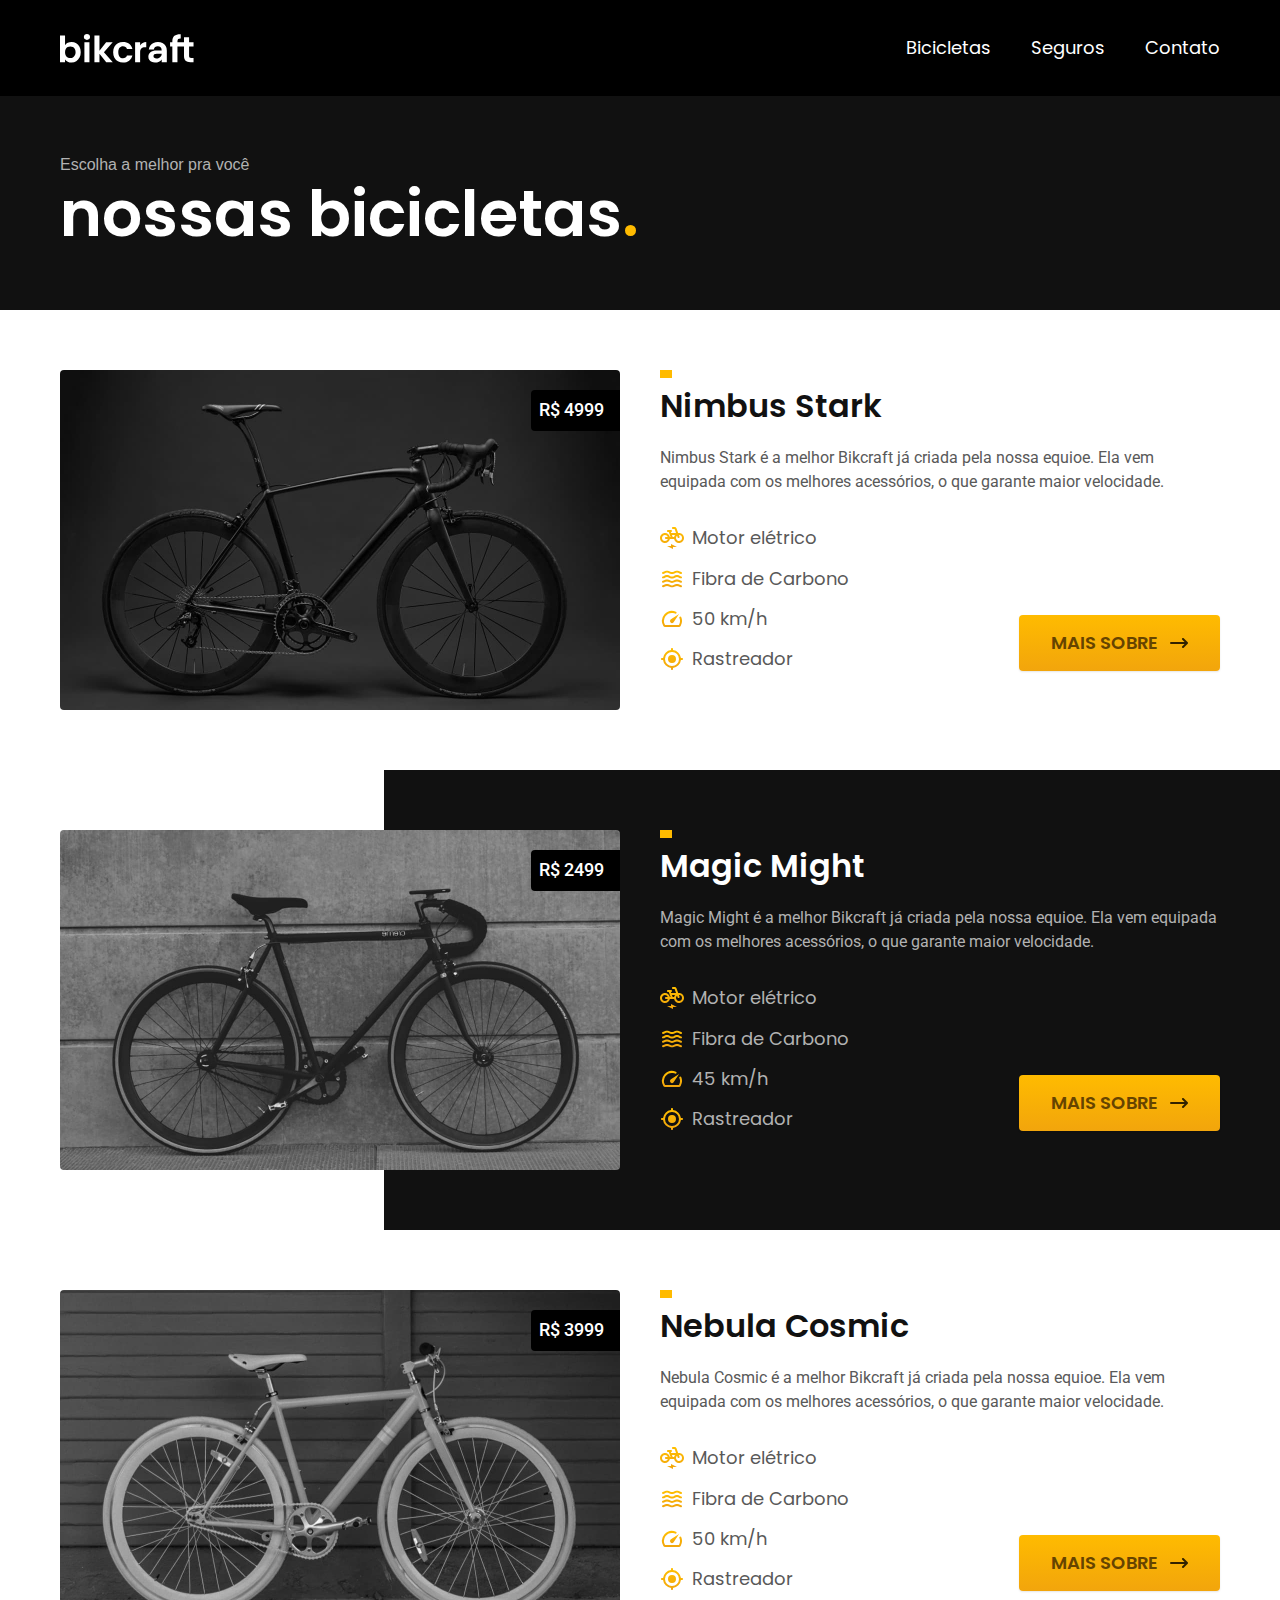
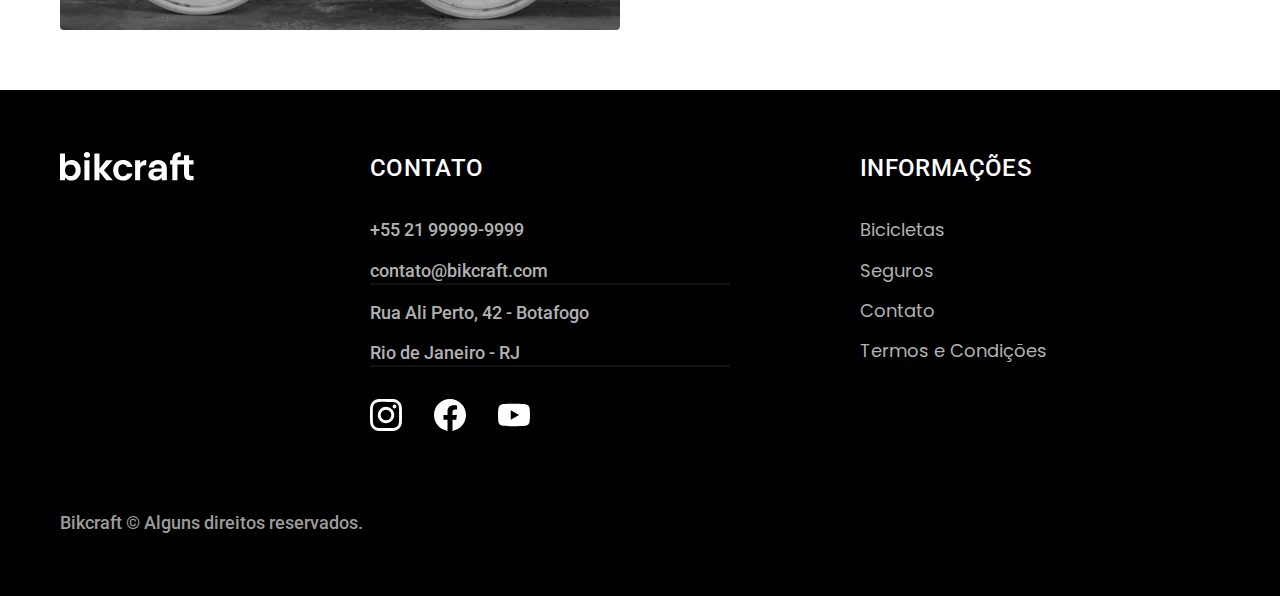
==== bicicletas.html @ 9aa3ce3e "termos-e-bicicletas" ====
<!DOCTYPE html>
<html lang="pt-br">

<head>
  <meta charset="UTF-8">
  <meta name="viewport" content="width=device-width, initial-scale=1.0">

  <title>Bicicletas | Bikcraft</title>
  <meta name="description" content="Bicicletas">

  <link rel="stylesheet" href="./css/style.css">
  <link rel="preconnect" href="https://fonts.googleapis.com">
  <link rel="preconnect" href="https://fonts.gstatic.com" crossorigin>
  <link href="https://fonts.googleapis.com/css2?family=Merriweather:ital,wght@1,900&family=Poppins:wght@400;600&family=Roboto:wght@400;500&display=swap" rel="stylesheet">
</head>

<body id="bicicletas">
  <header class="header-bg">
    <div class="header container">
      <a href="./">
        <img src="./img/bikcraft.svg" alt="Bikcraft">
      </a>
      <nav aria-label="primaria">
        <ul class="header-menu font-1-m cor-0">
          <li><a href="./bicicletas.html">Bicicletas</a></li>
          <li><a href="./seguros.html">Seguros</a></li>
          <li><a href="./contato.html">Contato</a></li>
        </ul>
      </nav>
    </div>
  </header>

  <main>
    <div class="titulo-bg">
      <div class="titulo container">
        <p class="font-l-b cor-5 ">Escolha a melhor pra você</p>
        <h1 class="font-1-xxl cor-0">nossas bicicletas<span class="cor-p1">.</span></h1>
      </div>
    </div>

    <div class="bicicletas container">
      <div class="bicicletas-img">
        <img src="./img/bicicletas/nimbus.jpg" alt="Bicicleta preta">
        <span class="font-2-m cor-0">R$ 4999</span>
      </div>

      <div class="bicicletas-conteudo">
        <h2 class="font-1-xl">Nimbus Stark</h2>
        <p class="font-2-s cor-8">Nimbus Stark é a melhor Bikcraft já criada pela nossa equioe. Ela vem equipada com os melhores acessórios, o que garante maior velocidade.</p>
        <ul class="font-1-m cor-8">
          <li> <img src="./img/icones/eletrica.svg" alt="">Motor elétrico</li>
          <li> <img src="./img/icones/carbono.svg" alt="">Fibra de Carbono</li>
          <li> <img src="./img/icones/velocidade.svg" alt="">50 km/h</li>
          <li> <img src="./img/icones/rastreador.svg" alt="">Rastreador</li>
        </ul>
        <a class="botao seta" href="./bicicletas/nimbus.html">Mais Sobre</a>
      </div>
    </div>

    <div class="bicicletas-bg">
      <div class="bicicletas container">
        <div class="bicicletas-img">
          <img src="./img/bicicletas/magic.jpg" alt="Bicicleta preta">
          <span class="font-2-m cor-0">R$ 2499</span>
        </div>
        <div class="bicicletas-conteudo">
          <h2 class="font-1-xl cor-0">Magic Might</h2>
          <p class="font-2-s cor-5">Magic Might é a melhor Bikcraft já criada pela nossa equioe. Ela vem equipada com os melhores acessórios, o que garante maior velocidade.</p>
          <ul class="font-1-m cor-5">
            <li> <img src="./img/icones/eletrica.svg" alt="">Motor elétrico</li>
            <li> <img src="./img/icones/carbono.svg" alt="">Fibra de Carbono</li>
            <li> <img src="./img/icones/velocidade.svg" alt="">45 km/h</li>
            <li> <img src="./img/icones/rastreador.svg" alt="">Rastreador</li>
          </ul>
          <a class="botao seta" href="./bicicletas/magic.html">Mais Sobre</a>
        </div>
      </div>

    </div>
    <div class="bicicletas container">
      <div class="bicicletas-img">
        <img src="./img/bicicletas/nebula.jpg" alt="Bicicleta preta">
        <span class="font-2-m cor-0">R$ 3999</span>
      </div>
      <div class="bicicletas-conteudo">
        <h2 class="font-1-xl">Nebula Cosmic</h2>
        <p class="font-2-s cor-8">Nebula Cosmic é a melhor Bikcraft já criada pela nossa equioe. Ela vem equipada com os melhores acessórios, o que garante maior velocidade.</p>
        <ul class="font-1-m cor-8">
          <li> <img src="./img/icones/eletrica.svg" alt="">Motor elétrico</li>
          <li> <img src="./img/icones/carbono.svg" alt="">Fibra de Carbono</li>
          <li> <img src="./img/icones/velocidade.svg" alt="">50 km/h</li>
          <li> <img src="./img/icones/rastreador.svg" alt="">Rastreador</li>
        </ul>
        <a class="botao seta" href="./bicicletas/nebula.html">Mais Sobre</a>
      </div>
    </div>

  </main>

  <footer class="footer-bg">
    <div class="footer container">
      <img src="./img/bikcraft.svg" alt="Bikcraft">
      <div class="footer-contato">
        <h3 class="font-2-l-b cor-0">Contato</h3>
        <ul class="font-2-m cor-5 contato">
          <li><a href="tel:+5521999999999">+55 21 99999-9999</a></li>
          <li><a href="mailto:contato@bikcraft.com">contato@bikcraft.com</a></li>
          <li>Rua Ali Perto, 42 - Botafogo</li>
          <li>Rio de Janeiro - RJ</li>
        </ul>
        <div class="footer-redes">
          <a href="./">
            <img src="./img/redes/instagram.svg" alt="Instagram">
          </a>
          <a href="./">
            <img src="./img/redes/facebook.svg" alt="Facebook">
          </a>
          <a href="./">
            <img src="./img/redes/youtube.svg" alt="Youtube">
          </a>
        </div>
      </div>
      <div class="footer-informacoes">
        <h3 class="font-2-l-b cor-0">Informações</h3>
        <nav>
          <ul class="font-1-m cor-5">
            <li><a href="./bicicletas.html">Bicicletas</a></li>
            <li><a href="./seguros.html">Seguros</a></li>
            <li><a href="./contato.html">Contato</a></li>
            <li><a href="./termos.html">Termos e Condições</a></li>
          </ul>
        </nav>
      </div>
      <p class="footer-copy font-2-m cor-6 ">Bikcraft © Alguns direitos reservados.</p>
    </div>
  </footer>
</body>

</html>
---- css/style.css ----
@import "./global/global.css";
@import "./utilitarios/tipografia.css";
@import "./utilitarios/cores.css";

@import "./global/header.css";
@import "./global/footer.css";

/* UTILITÁRIOS */
@import "./utilitarios/componentes.css";

/* Home */
@import "./home/introducao.css";
@import "./home/tecnologia.css";
@import "./home/parceiros.css";
@import "./home/depoimento.css";

/* Bicicletas */
@import "./bicicletas/bicicletas-lista.css";
@import "./bicicletas/bicicletas.css";

/* seguros */
@import "./seguros/seguros.css";

/* termos */
@import "./termos/termos.css";
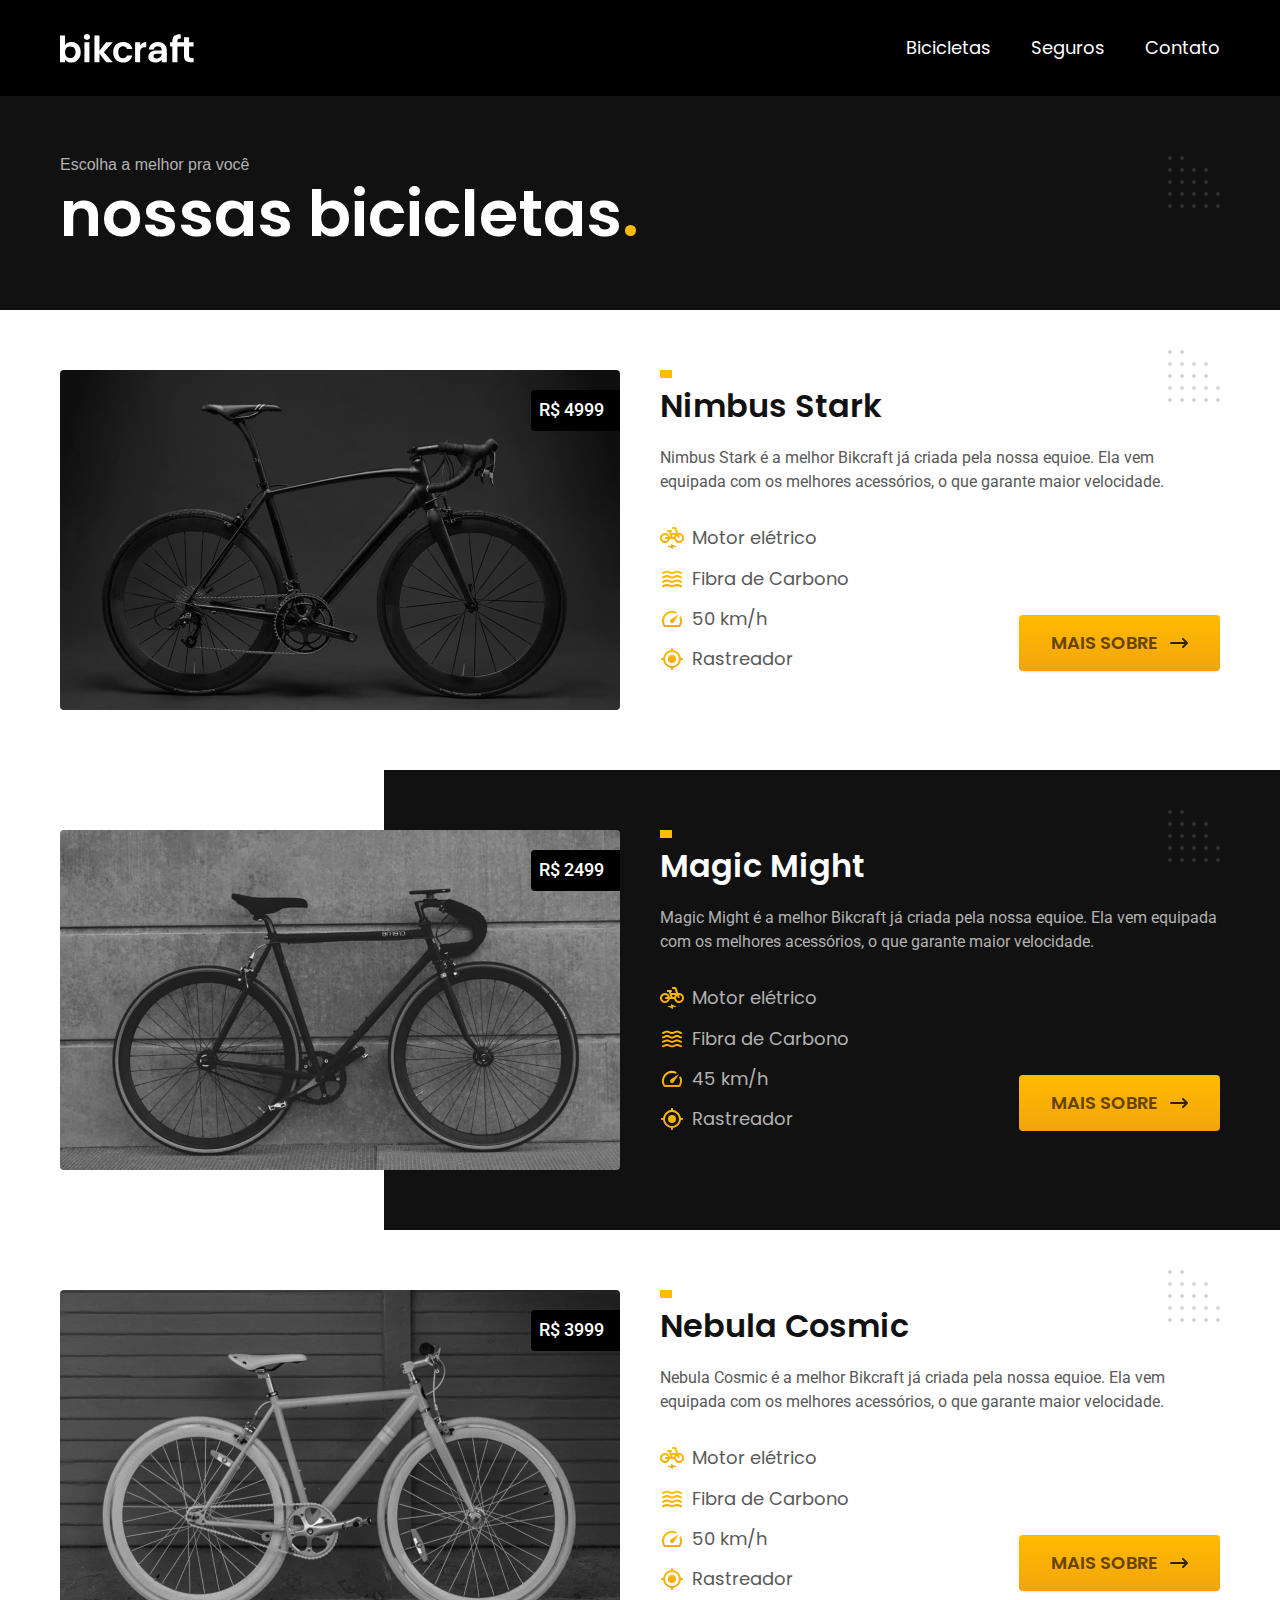
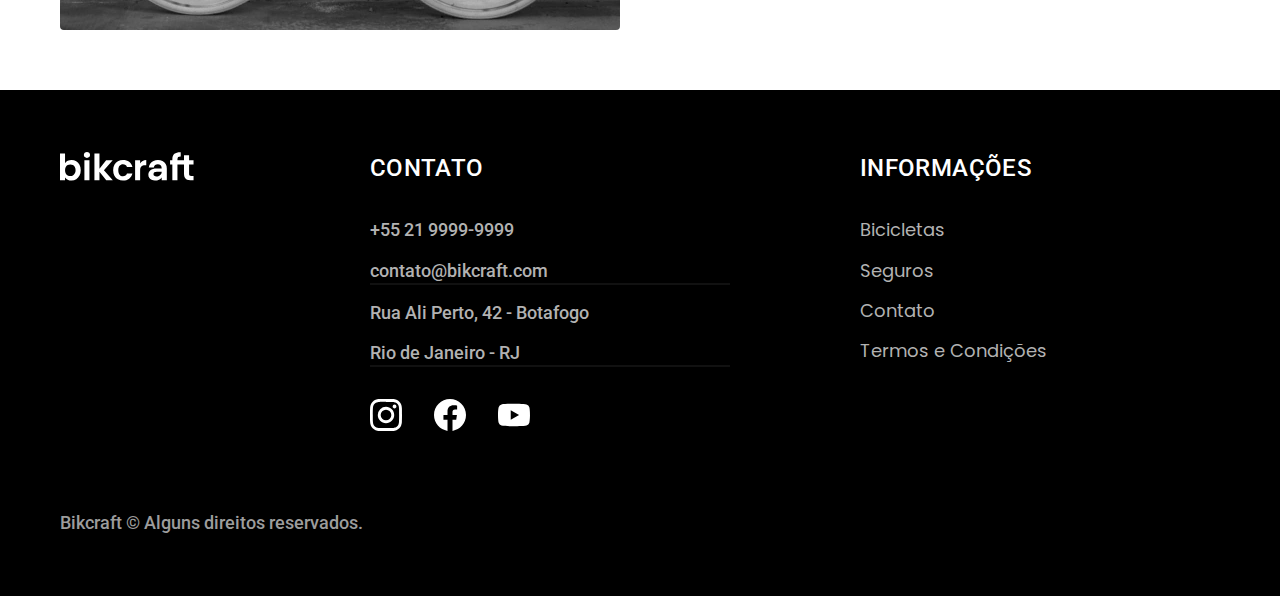
==== commit 09cfab76: "páginas internas" ====
--- a/bicicletas.html
+++ b/bicicletas.html
@@ -8,6 +8,7 @@
   <title>Bicicletas | Bikcraft</title>
   <meta name="description" content="Bicicletas">
 
+  <link rel="preload" href="./css/style.css" as="style">
   <link rel="stylesheet" href="./css/style.css">
   <link rel="preconnect" href="https://fonts.googleapis.com">
   <link rel="preconnect" href="https://fonts.gstatic.com" crossorigin>
@@ -18,7 +19,7 @@
   <header class="header-bg">
     <div class="header container">
       <a href="./">
-        <img src="./img/bikcraft.svg" alt="Bikcraft">
+        <img src="./img/bikcraft.svg" width="136" height="32" alt="Bikcraft">
       </a>
       <nav aria-label="primaria">
         <ul class="header-menu font-1-m cor-0">
@@ -40,7 +41,7 @@
 
     <div class="bicicletas container">
       <div class="bicicletas-img">
-        <img src="./img/bicicletas/nimbus.jpg" alt="Bicicleta preta">
+        <img src="./img/bicicletas/nimbus.jpg" width="1120" height="680" alt="Bicicleta preta">
         <span class="font-2-m cor-0">R$ 4999</span>
       </div>
 
@@ -48,10 +49,10 @@
         <h2 class="font-1-xl">Nimbus Stark</h2>
         <p class="font-2-s cor-8">Nimbus Stark é a melhor Bikcraft já criada pela nossa equioe. Ela vem equipada com os melhores acessórios, o que garante maior velocidade.</p>
         <ul class="font-1-m cor-8">
-          <li> <img src="./img/icones/eletrica.svg" alt="">Motor elétrico</li>
-          <li> <img src="./img/icones/carbono.svg" alt="">Fibra de Carbono</li>
-          <li> <img src="./img/icones/velocidade.svg" alt="">50 km/h</li>
-          <li> <img src="./img/icones/rastreador.svg" alt="">Rastreador</li>
+          <li> <img src="./img/icones/eletrica.svg" width="32" height="32" alt="">Motor elétrico</li>
+          <li> <img src="./img/icones/carbono.svg" width="32" height="32" alt="">Fibra de Carbono</li>
+          <li> <img src="./img/icones/velocidade.svg" width="32" height="32" alt="">50 km/h</li>
+          <li> <img src="./img/icones/rastreador.svg" width="32" height="32" alt="">Rastreador</li>
         </ul>
         <a class="botao seta" href="./bicicletas/nimbus.html">Mais Sobre</a>
       </div>
@@ -60,17 +61,17 @@
     <div class="bicicletas-bg">
       <div class="bicicletas container">
         <div class="bicicletas-img">
-          <img src="./img/bicicletas/magic.jpg" alt="Bicicleta preta">
+          <img src="./img/bicicletas/magic.jpg" width="1120" height="680" alt="Bicicleta preta">
           <span class="font-2-m cor-0">R$ 2499</span>
         </div>
         <div class="bicicletas-conteudo">
           <h2 class="font-1-xl cor-0">Magic Might</h2>
           <p class="font-2-s cor-5">Magic Might é a melhor Bikcraft já criada pela nossa equioe. Ela vem equipada com os melhores acessórios, o que garante maior velocidade.</p>
           <ul class="font-1-m cor-5">
-            <li> <img src="./img/icones/eletrica.svg" alt="">Motor elétrico</li>
-            <li> <img src="./img/icones/carbono.svg" alt="">Fibra de Carbono</li>
-            <li> <img src="./img/icones/velocidade.svg" alt="">45 km/h</li>
-            <li> <img src="./img/icones/rastreador.svg" alt="">Rastreador</li>
+            <li> <img src="./img/icones/eletrica.svg" width="32" height="32" alt="">Motor elétrico</li>
+            <li> <img src="./img/icones/carbono.svg" width="32" height="32" alt="">Fibra de Carbono</li>
+            <li> <img src="./img/icones/velocidade.svg" width="32" height="32" alt="">45 km/h</li>
+            <li> <img src="./img/icones/rastreador.svg" width="32" height="32" alt="">Rastreador</li>
           </ul>
           <a class="botao seta" href="./bicicletas/magic.html">Mais Sobre</a>
         </div>
@@ -79,17 +80,17 @@
     </div>
     <div class="bicicletas container">
       <div class="bicicletas-img">
-        <img src="./img/bicicletas/nebula.jpg" alt="Bicicleta preta">
+        <img src="./img/bicicletas/nebula.jpg" width="1120" height="680" alt="Bicicleta preta">
         <span class="font-2-m cor-0">R$ 3999</span>
       </div>
       <div class="bicicletas-conteudo">
         <h2 class="font-1-xl">Nebula Cosmic</h2>
         <p class="font-2-s cor-8">Nebula Cosmic é a melhor Bikcraft já criada pela nossa equioe. Ela vem equipada com os melhores acessórios, o que garante maior velocidade.</p>
         <ul class="font-1-m cor-8">
-          <li> <img src="./img/icones/eletrica.svg" alt="">Motor elétrico</li>
-          <li> <img src="./img/icones/carbono.svg" alt="">Fibra de Carbono</li>
-          <li> <img src="./img/icones/velocidade.svg" alt="">50 km/h</li>
-          <li> <img src="./img/icones/rastreador.svg" alt="">Rastreador</li>
+          <li> <img src="./img/icones/eletrica.svg" width="32" height="32" alt="">Motor elétrico</li>
+          <li> <img src="./img/icones/carbono.svg" width="32" height="32" alt="">Fibra de Carbono</li>
+          <li> <img src="./img/icones/velocidade.svg" width="32" height="32" alt="">50 km/h</li>
+          <li> <img src="./img/icones/rastreador.svg" width="32" height="32" alt="">Rastreador</li>
         </ul>
         <a class="botao seta" href="./bicicletas/nebula.html">Mais Sobre</a>
       </div>
@@ -99,24 +100,24 @@
 
   <footer class="footer-bg">
     <div class="footer container">
-      <img src="./img/bikcraft.svg" alt="Bikcraft">
+      <img src="./img/bikcraft.svg" width="136" height="32" alt="Bikcraft">
       <div class="footer-contato">
         <h3 class="font-2-l-b cor-0">Contato</h3>
-        <ul class="font-2-m cor-5 contato">
-          <li><a href="tel:+5521999999999">+55 21 99999-9999</a></li>
+        <ul class="font-2-m cor-5">
+          <li><a href="tel:+552199999999">+55 21 9999-9999</a></li>
           <li><a href="mailto:contato@bikcraft.com">contato@bikcraft.com</a></li>
           <li>Rua Ali Perto, 42 - Botafogo</li>
           <li>Rio de Janeiro - RJ</li>
         </ul>
         <div class="footer-redes">
           <a href="./">
-            <img src="./img/redes/instagram.svg" alt="Instagram">
+            <img src="./img/redes/instagram.svg" width="32" height="32" alt="Instagram">
           </a>
           <a href="./">
-            <img src="./img/redes/facebook.svg" alt="Facebook">
+            <img src="./img/redes/facebook.svg" width="32" height="32" alt="Facebook">
           </a>
           <a href="./">
-            <img src="./img/redes/youtube.svg" alt="Youtube">
+            <img src="./img/redes/youtube.svg" width="32" height="32" alt="Youtube">
           </a>
         </div>
       </div>
@@ -131,7 +132,7 @@
           </ul>
         </nav>
       </div>
-      <p class="footer-copy font-2-m cor-6 ">Bikcraft © Alguns direitos reservados.</p>
+      <p class="footer-copy font-2-m cor-6">Bikcraft © Alguns direitos reservados.</p>
     </div>
   </footer>
 </body>
--- a/css/style.css
+++ b/css/style.css
@@ -7,6 +7,7 @@
 
 /* UTILITÁRIOS */
 @import "./utilitarios/componentes.css";
+@import "./utilitarios/formulario.css";
 
 /* Home */
 @import "./home/introducao.css";
@@ -18,8 +19,21 @@
 @import "./bicicletas/bicicletas-lista.css";
 @import "./bicicletas/bicicletas.css";
 
+/* Bicicleta */
+@import "./bicicleta/bicicleta.css";
+@import "./bicicleta/seguro.css";
+
 /* seguros */
 @import "./seguros/seguros.css";
+@import "./seguros/vantagens.css";
+@import "./seguros/perguntas.css";
+
+/* contato */
+@import "./contato/contato.css";
+@import "./contato/lojas.css";
+
+/* orçamento */
+@import "./orcamento/orcamento.css";
 
 /* termos */
 @import "./termos/termos.css";
--- a/css/style.css
+++ b/css/style.css
@@ -7,6 +7,7 @@
 
 /* UTILITÁRIOS */
 @import "./utilitarios/componentes.css";
+@import "./utilitarios/formulario.css";
 
 /* Home */
 @import "./home/introducao.css";
@@ -18,8 +19,21 @@
 @import "./bicicletas/bicicletas-lista.css";
 @import "./bicicletas/bicicletas.css";
 
+/* Bicicleta */
+@import "./bicicleta/bicicleta.css";
+@import "./bicicleta/seguro.css";
+
 /* seguros */
 @import "./seguros/seguros.css";
+@import "./seguros/vantagens.css";
+@import "./seguros/perguntas.css";
+
+/* contato */
+@import "./contato/contato.css";
+@import "./contato/lojas.css";
+
+/* orçamento */
+@import "./orcamento/orcamento.css";
 
 /* termos */
 @import "./termos/termos.css";
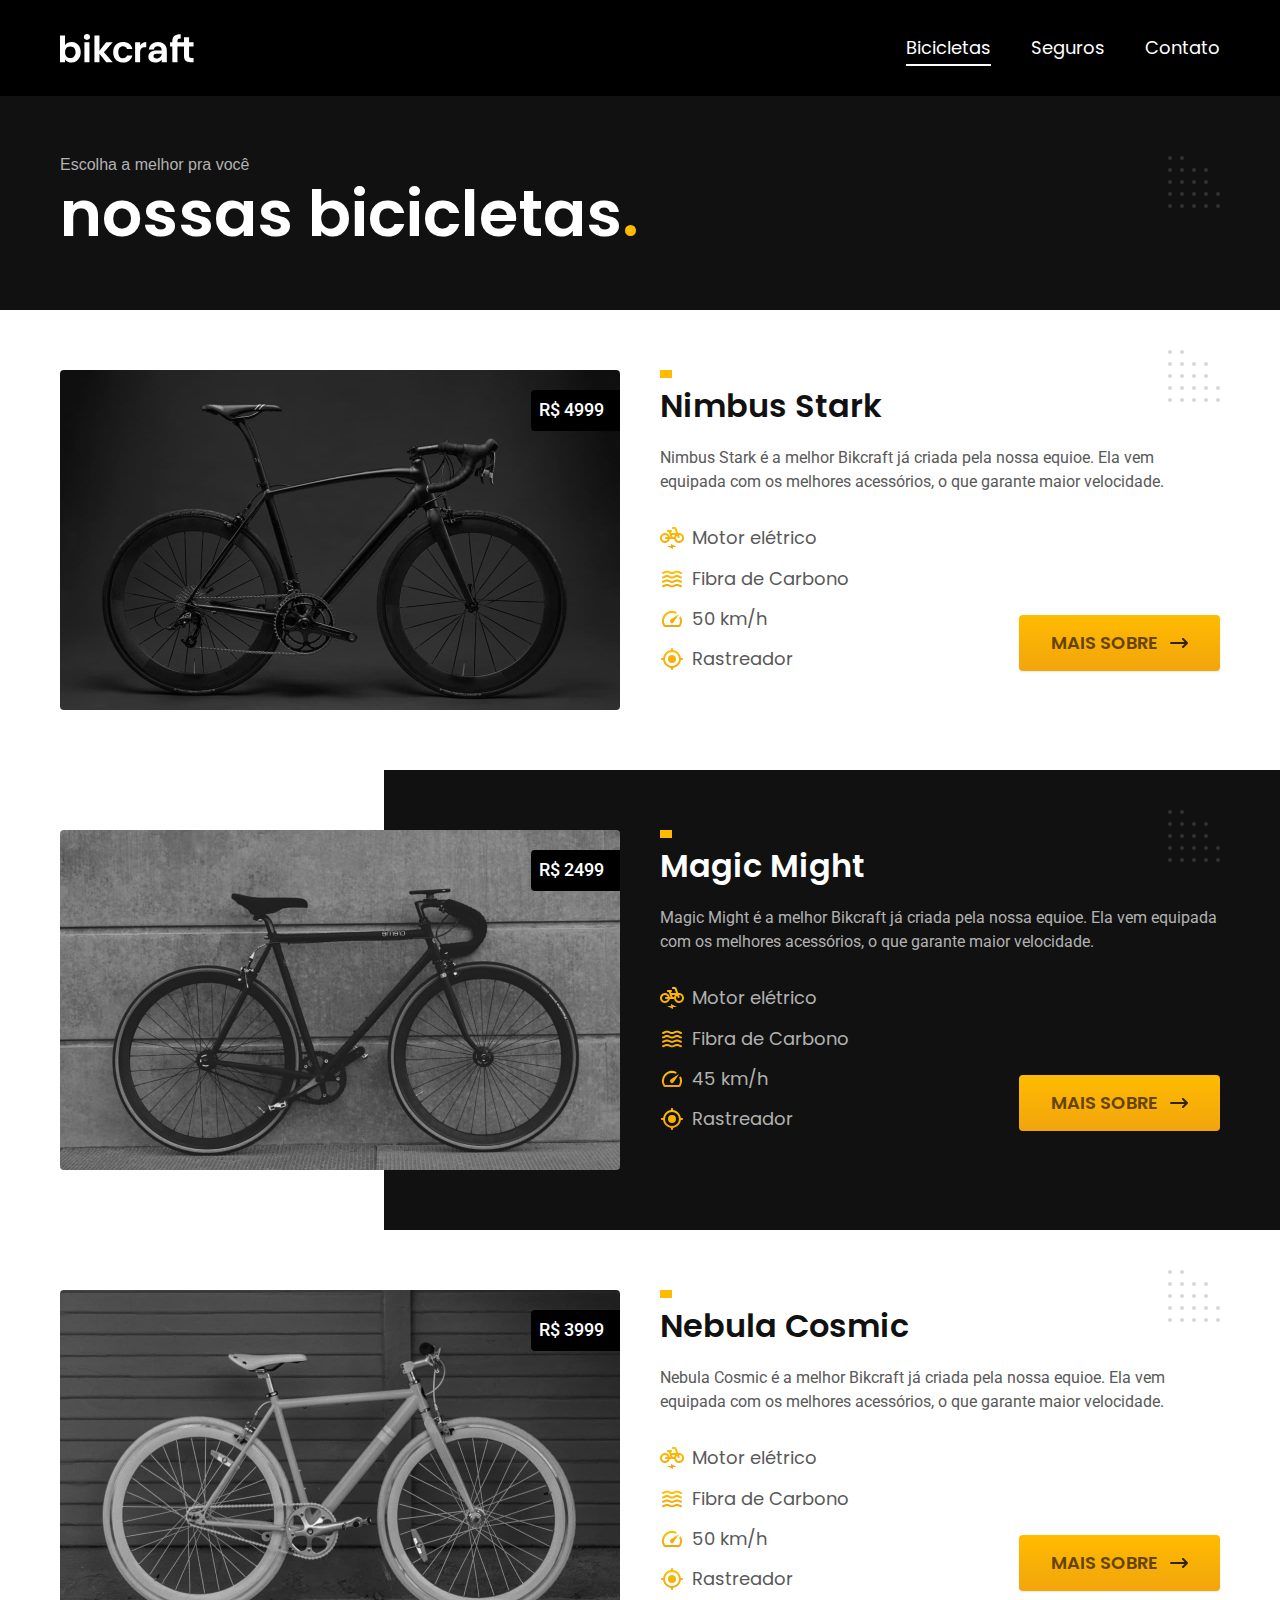
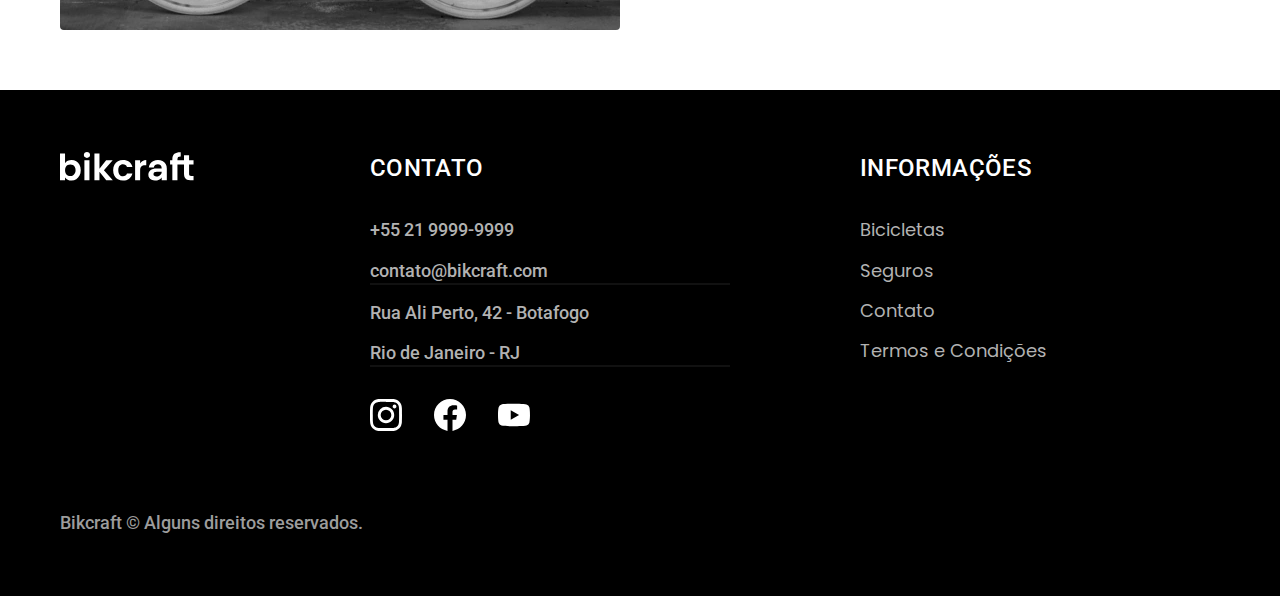
==== commit d33bd8ba: "otimizado" ====
--- a/bicicletas.html
+++ b/bicicletas.html
@@ -8,11 +8,13 @@
   <title>Bicicletas | Bikcraft</title>
   <meta name="description" content="Bicicletas">
 
-  <link rel="preload" href="./css/style.css" as="style">
-  <link rel="stylesheet" href="./css/style.css">
+  <link rel="icon" href="./favicon.svg" type="image/svg+xml">
+  <link rel="preload" href="./css/style.min.css" as="style">
+  <link rel="stylesheet" href="./css/style.min.css">
   <link rel="preconnect" href="https://fonts.googleapis.com">
   <link rel="preconnect" href="https://fonts.gstatic.com" crossorigin>
   <link href="https://fonts.googleapis.com/css2?family=Merriweather:ital,wght@1,900&family=Poppins:wght@400;600&family=Roboto:wght@400;500&display=swap" rel="stylesheet">
+  <script>document.documentElement.classList.add('js');</script>
 </head>
 
 <body id="bicicletas">
@@ -135,6 +137,7 @@
       <p class="footer-copy font-2-m cor-6">Bikcraft © Alguns direitos reservados.</p>
     </div>
   </footer>
+  <script src="./js/script.js"></script>
 </body>
 
 </html>--- a/css/style.min.css
+++ b/css/style.min.css
@@ -0,0 +1 @@
+body{margin:0;font-family:Arial,Helvetica,sans-serif;color:#111}blockquote,dd,h1,h2,h3,h4,p,ul{margin:0}ul{padding:0;list-style:none}a{text-decoration:none;color:inherit}img{max-width:100%;height:auto;display:block}img[src$=".jpg"]{border-radius:4px}.font-1-xs{font:400 0.75rem/1.35 Poppins,sans-serif}.font-2-xs{font:400 0.875rem/1.43 Roboto,sans-serif}.font-1-s{font:400 1rem/1.5 Poppins,sans-serif}.font-2-s{font:400 1rem/1.5 Roboto,sans-serif}.font-1-m,.font-1-m-b{font:400 1.125rem/1.35 Poppins,sans-serif}.font-1-m-b{font-weight:600}.font-2-m{font:500 1.125rem/1.35 Roboto,sans-serif}.font-1-l{font:400 1.5rem/1.5 Poppins,sans-serif}.font-2-l,.font-2-l-b{font:400 1.5rem/1.5 Roboto,sans-serif}.font-2-l-b{font-weight:500;letter-spacing:.015em;text-transform:uppercase}.font-1-xl{font:600 2rem/1.25 Poppins,sans-serif}.font-2-xl{font:500 2rem/1.25 Roboto,sans-serif}.font-1-xxl{font:600 4rem/1.125 Poppins,sans-serif}@media (max-width:1200px){.font-1-xxl{font-size:3rem}.font-2-l,.font-2-l-b{font-size:1.125rem}}@media (max-width:800px){.font-1-xxl{font-size:2rem}.font-1-xl,.font-2-xl{font-size:1.5rem}}:root{--cor-0:#ffffff;--cor-1:#f7f7f7;--cor-2:#ededed;--cor-3:#dedede;--cor-4:#cccccc;--cor-5:#b2b2b2;--cor-6:#9c9c9c;--cor-7:#717171;--cor-8:#595959;--cor-9:#404040;--cor-10:#2e2e2e;--cor-11:#111111;--cor-12:#000000;--cor-p1:#ffbb00;--cor-p2:#e4a30b;--cor-p3:#a66f00;--cor-p4:#a66f00;--cor-p5:#664400}.cor-0{color:var(--cor-0)}.cor-1{color:var(--cor-1)}.cor-2{color:var(--cor-2)}.cor-3{color:var(--cor-3)}.cor-4{color:var(--cor-4)}.cor-5{color:var(--cor-5)}.cor-6{color:var(--cor-6)}.cor-7{color:var(--cor-7)}.cor-8{color:var(--cor-8)}.cor-9{color:var(--cor-9)}.cor-10{color:var(--cor-10)}.cor-11{color:var(--cor-11)}.cor-12{color:var(--cor-12)}.cor-p1{color:var(--cor-p1)}.cor-p2{color:var(--cor-p2)}.cor-p3{color:var(--cor-p3)}.cor-p4{color:var(--cor-p4)}.cor-p5{color:var(--cor-p5)}.js .fadeInDown{transform:translate3d(0,-20px,0)}.js .fadeInUp{transform:translate3d(0,20px,0)}.js .fadeInRight{transform:translate3d(20px,0,0)}.js .fadeInLeft{transform:translate3d(-20px,0,0)}.js [data-anime]{opacity:0}.js .anime{opacity:1;transform:none;transition:transform .8s,opacity .8s}.header-bg{background-color:var(--cor-12)}.header{display:flex;flex-wrap:wrap;gap:20px;justify-content:space-between;align-items:center;padding-top:20px;padding-bottom:20px}.header-menu{display:flex;flex-wrap:wrap;gap:40px}.header-menu a{display:inline-block;padding:16px 0;position:relative}.header-menu a::after{content:"";display:block;height:2px;width:0;background:var(--cor-0);margin-top:4px;transition:.3s;position:absolute}.header-menu a.ativo::after,.header-menu a:hover:after{width:100%}@media (max-width:800px){.header-menu{gap:20px}.header-menu a{background:var(--cor-11);padding:12px 16px;border-radius:4px}.header-menu a:hover{background:var(--cor-10)}.header a:after{display:none}}@media (max-width:600px){.header-menu{gap:12px}.header-menu a{padding:8px 12px;font-size:14px}}.footer-bg{background-color:var(--cor-12)}.footer{display:grid;grid-template-columns:3fr 5fr 4fr;gap:40px;padding-top:60px;padding-bottom:60px}.footer h3{margin-bottom:32px}.footer-contato ul{margin-bottom:32px}.footer-contato li:nth-child(2n):after{content:"";display:block;max-width:360px;height:2px;background-color:var(--cor-11)}.footer li{margin-bottom:16px}.footer-redes{display:flex;gap:32px}.footer a:hover{color:var(--cor-0);transition:.3s}.footer-copy{margin-top:40px;grid-column:1/-1}@media (max-width:800px){.footer>img{display:none}.footer{grid-template-columns:1fr 1fr}}@media (max-width:600px){.footer{grid-template-columns:1fr;gap:60px}.footer-copy{margin-top:0}}.container{box-sizing:border-box;max-width:1200px;padding-left:20px;padding-right:20px;margin-left:auto;margin-right:auto}.botao{display:inline-block;padding:16px 32px;background:linear-gradient(#fb0,#f2a50c);border-radius:4px;box-shadow:0 1px 2px rgba(0,0,0,.1);text-transform:uppercase;color:var(--cor-p5);font:600 1.125rem/1.35 Poppins,sans-serif;transition:.3s;max-width:max-content;border:none;cursor:pointer}.botao:hover{background:linear-gradient(#ffb600,#e59317)}.botao.secundario{background:var(--cor-10);color:var(--cor-2);transition:.3s}.botao.secundario:hover{background:var(--cor-9)}.botao.seta{display:flex;align-items:center}.botao.seta::after{content:"";display:inline-block;width:18px;height:10px;margin-left:12px;background:url(../img/icones/seta.svg);transition:transform .2s}.botao.seta:hover::after{transform:translateX(4px)}@media (max-width:600px){.botao{padding:12px 16px;font-size:1rem}}.link{display:inline-block;color:var(--cor-p1);font:500 1.5rem/1.5 Poppins,sans-serif;text-transform:uppercase}.link::after{content:"";display:block;width:100%;height:4px;background-color:currentColor;transition:.3s}.link:hover{color:var(--cor-0)}.titulo-bg{padding-top:60px;padding-bottom:60px;background-color:var(--cor-11)}.titulo{background:url(../img/dec/top-right.svg) no-repeat top right 20px}.titulo p{margin-bottom:4px}@media (max-width:800px){.titulo{padding-top:40px;padding-bottom:40px}.titulo p{font-size:1rem;text-transform:lowercase;font-weight:400}}.form{display:grid;grid-template-columns:1fr 1fr;gap:20px}.form label{display:block;font:600 1rem/1.5 Poppins,sans-serif;margin-bottom:4px}.form .col-2{grid-column:span 2}.form input[type=email],.form input[type=text],.form textarea{font:400 1rem/1.5 Roboto,sans-serif;background:var(--cor-1);border:1px solid var(--cor-2);padding:12px;border-radius:4px;width:100%;box-sizing:border-box}.form input[type=email]:focus,.form input[type=text]:focus,.form textarea:focus{outline:0;border-color:var(--cor-p1);background:var(--cor-0);box-shadow:0 0 0 2px #fea}@media (max-width:600px){.form{grid-template-columns:1fr}.form .col-2{grid-column:1}}.introducao-bg{background:var(--cor-12) url("../img/dec/bottom-left.svg") no-repeat bottom 160px left 20px;box-shadow:inset 0 -120px var(--cor-0)}.introducao{display:grid;grid-template-columns:1fr 1fr;gap:0 40px}.introducao-conteudo{align-self:end;padding-bottom:200px}.introducao img{width:100%;height:100%;object-fit:cover;border-radius:4px}.introducao h1{margin-bottom:32px}.introducao p{margin-bottom:20px}@media (max-width:800px){.introducao-bg{background:var(--cor-11);padding-top:40px;box-shadow:inset 0 -60px var(--cor-0)}.introducao{grid-template-columns:1fr;gap:32px}.introducao-conteudo{padding-bottom:0}.introducao h1{margin-bottom:16px}.introducao img{height:300px;width:100%}}.tecnologia-bg{background-color:var(--cor-11);box-shadow:inset 0 80px var(--cor-0),inset 0 -80px var(--cor-0)}.tecnologia{display:grid;grid-template-columns:1fr 1fr;gap:40px}.tecnologia-img img{width:100%;height:100%;object-fit:cover;object-position:left}.tecnologia-conteudo{padding-top:160px;padding-bottom:160px}.tecnologia-conteudo>span{display:block;margin-bottom:20px}.tecnologia-conteudo h2{margin-bottom:32px}.tecnologia-conteudo>p{margin-bottom:20px}.tecnologia a{margin-bottom:80px}.tecnologia-vantagens{display:flex;gap:40px}.tecnologia-vantagens h3{margin:8px;width:max-content}.tecnologia-vantagens img{width:24px;margin-bottom:8px}@media (max-width:800px){.tecnologia-bg{box-shadow:initial}.tecnologia{grid-template-columns:1fr}.tecnologia-conteudo{padding-top:60px;padding-bottom:60px}.tecnologia-img{display:none}.tecnologia a{margin-bottom:60px}}@media (max-width:600px){.tecnologia-vantagens{flex-direction:column}}.parceiros{padding-top:60px;padding-bottom:120px}.parceiros h2{margin-bottom:60px}.parceiros ul{padding:0 20px;max-width:1400px;display:grid;grid-template-columns:repeat(4,1fr);margin:0 auto}.parceiros li{display:flex;padding:32px;border-left:2px solid var(--cor-2)}.parceiros img{margin:auto}.parceiros li:first-child,.parceiros li:nth-child(5){border-left:none}.parceiros li:nth-child(n+5){border-top:2px solid var(--cor-2)}@media (max-width:800px){.parceiros{padding-bottom:60px}.parceiros li{padding:20px}.parceiros h2{margin-bottom:20px}.parceiros ul{grid-template-columns:repeat(2,1fr)}.parceiros li:nth-child(n+3){border-top:2px solid var(--cor-2)}.parceiros li:nth-child(odd){border-left:none}}.depoimento{display:grid;grid-template-columns:1fr 1fr;background-color:var(--cor-p1);overflow:hidden}.depoimento img{width:100%;height:100%;object-fit:cover;border-radius:0}.depoimento-conteudo{padding:40px 40px 80px 80px;align-self:end;background:url("../img/dec/bottom-right-p.svg") no-repeat bottom 40px right 40px}.depoimento-conteudo p{max-width:32ch;font-family:Merriweather,serif;font-style:italic;font-weight:900;margin-bottom:32px;position:relative}.depoimento p::after,.depoimento p::before{font-size:5rem;color:var(--cor-p2);position:absolute}.depoimento p::before{content:"“";left:-50px;top:-20px}.depoimento p::after{content:"”"}@media (min-width:1200px){.depoimento img{max-height:520px}}@media (max-width:800px){.depoimento{grid-template-columns:1fr;text-align:center}.depoimento img{max-height:200px}.depoimento-conteudo{padding:40px 20px;justify-self:center}}.bicicletas-lista{padding-top:60px;padding-bottom:120px}.bicicletas-lista h2{margin-bottom:40px}.bicicletas-lista ul{display:flex;gap:40px;padding:0 20px 20px 20px;max-width:1400px;margin-left:auto;margin-right:auto;overflow-x:auto}#bicicleta .bicicletas-lista ul{padding:0 0 20px 0}.bicicletas-lista li{flex:1;min-width:280px}.bicicletas-lista img{margin-bottom:16px}.bicicletas-lista a{display:block}.bicicletas-lista h3{margin-bottom:8px;display:flex;align-items:center}.bicicletas-lista h3::before{content:"";display:inline-block;height:8px;width:12px;margin-right:8px;background-color:var(--cor-p1);transition:width .3s}.bicicletas-lista a:hover h3::before{width:24px}.bicicletas-lista li span{padding-left:20px}@media (max-width:800px){.bicicletas-lista{padding-bottom:60px}.bicicletas-lista ul{gap:20px}}.bicicletas-bg{background:linear-gradient(to right,var(--cor-0) 30%,var(--cor-11) 0)}.bicicletas{display:grid;grid-template-columns:1fr 1fr;gap:40px;padding-top:60px;padding-bottom:60px;background:url(../img/dec/top-right.svg) no-repeat top 40px right 20px}.bicicletas-img{display:grid}.bicicletas-img img{grid-area:1/1}.bicicletas-img span{grid-area:1/1;place-self:start end;margin-top:20px;display:inline-block;background:var(--cor-12);padding:8px 16px 8px 8px;border-radius:4px 0 0 4px}.bicicletas-conteudo{display:grid;grid-template-columns:1fr auto;align-content:start}.bicicletas h2,.bicicletas p{grid-column:1/-1}.bicicletas h2{margin-bottom:20px}.bicicletas h2::before{content:"";display:block;width:12px;height:8px;background-color:var(--cor-p1);margin-bottom:8px}.bicicletas p{margin-bottom:32px}.bicicletas a{place-self:end}.bicicletas li{display:flex;align-items:center}.bicicletas ul{display:grid;gap:16px}.bicicletas-conteudo img{width:24px;margin-right:8px}@media (max-width:800px){.bicicletas-bg{background:var(--cor-11)}.bicicletas{grid-template-columns:1fr;gap:20px;padding-top:40px;padding-bottom:40px}}@media (max-width:600px){.bicicletas-conteudo{grid-template-columns:1fr}.bicicletas ul{font-size:1rem;grid-template-columns:1fr 1fr;margin-bottom:32px}.bicicletas a{place-self:start}}.bicicleta{display:grid;grid-template-columns:1fr 1fr;align-items:start;gap:40px;padding-top:60px;padding-bottom:60px}#bicicleta .titulo p{text-transform:uppercase}.bicicleta-imgs{display:flex;flex-wrap:wrap;gap:20px}.bicicleta-imgs img{flex:1;min-width:200px}.bicicleta-imgs img:first-child{min-width:100%}.bicicleta-conteudo>p{margin-bottom:32px}.bicicleta-comprar{display:grid;grid-template-columns:max-content auto;align-items:center;justify-items:start;gap:8px 12px;margin-bottom:40px}.bicicleta-comprar a{grid-row:span 2}.bicicleta-comprar span{display:flex;align-items:center;background-color:var(--cor-12);gap:8px;padding:4px 8px;border-radius:4px}.bicicleta-conteudo h2{text-transform:uppercase;letter-spacing:.015em;margin-bottom:12px}.bicicleta-ficha,.bicicleta-informacoes{padding:32px;background-color:var(--cor-12);border-radius:4px}.bicicleta-informacoes{margin-bottom:40px;display:grid;grid-template-columns:1fr 1fr;gap:32px}.bicicleta-informacoes img{width:24px;margin-bottom:8px}.bicicleta-informacoes h3{margin-bottom:8px}.bicicleta-ficha li{padding:4px 0;display:flex;justify-content:space-between;border-bottom:1px solid var(--cor-11)}.bicicleta-ficha li:last-child{border-bottom:none}.bicicleta-ficha span{color:var(--cor-6)}@media (max-width:800px){.bicicleta{grid-template-columns:1fr;padding-top:40px;padding-bottom:40px}.bicicleta-imgs{grid-row:2}}@media (max-width:400px){.bicicleta-informacoes{grid-template-columns:1fr}.bicicleta-comprar{grid-template-columns:1fr}}.seguro-bg{background-color:var(--cor-11);box-shadow:inset 0 120px var(--cor-0),inset 0 -120px var(--cor-12)}.seguro{display:grid;grid-template-columns:1fr 1fr;gap:40px}.seguro-img img{width:100%;height:100%;object-fit:cover}.seguro-conteudo{padding-top:180px;padding-bottom:180px}.seguro h2{margin-bottom:32px}.seguro p{margin-bottom:20px}@media (max-width:800px){.seguro-bg{box-shadow:inset 0 -60px var(--cor-12)}.seguro{grid-template-columns:1fr}.seguro-conteudo{grid-row:1;padding-top:40px;padding-bottom:0}}.seguros-bg{background:var(--cor-11)}.seguros{padding-top:60px;padding-bottom:60px;display:grid;grid-template-columns:1fr 1fr;gap:40px;align-items:center}#seguros .seguros{padding-top:0}.seguros h2{grid-column:1/-1}.seguros-item{background-color:var(--cor-12);padding:32px 32px 32px 60px;display:grid;grid-template-columns:1fr auto;border-radius:4px}.seguros-item h3{margin-bottom:40px}.seguros-item span{grid-column:2;display:block;text-align:right}.seguros-item ul{grid-column:1/-1;margin-bottom:32px}.seguros-item li{display:flex;align-items:center;position:relative}.seguros-item li+li{margin-top:20px}.seguros-item li::before{content:"";display:inline-block;width:13px;height:9px;background-image:url("../img/icones/lista.svg");position:absolute;left:-21px}.seguros-item a{grid-column:1/-1}@media (max-width:800px){.seguros{grid-template-columns:1fr}}.vantagens-bg{background-color:var(--cor-12)}.vantagens{padding-top:120px;padding-bottom:120px}.vantagens h2{margin-bottom:60px}.vantagens ul{display:grid;grid-template-columns:repeat(auto-fit,minmax(280px,max-content));gap:40px 80px}.vantagens h3,.vantagens img{margin-bottom:8px}@media (max-width:800px){.vantagens{padding-top:60px;padding-bottom:60px}.vantagens h2{margin-bottom:40px}.vantagens ul{gap:20px}}.perguntas{padding-top:120px;padding-bottom:120px}.perguntas h2{margin-bottom:60px}.perguntas dl>div{padding:20px;border-radius:4px}.perguntas dl>div:nth-child(odd){background-color:var(--cor-1)}.perguntas button{display:grid;grid-template-columns:auto 1fr auto;align-items:center;gap:8px;cursor:pointer;border:none;background:0 0;width:100%;text-align:left}.perguntas button::before{content:"";display:inline-block;width:12px;height:8px;background-color:var(--cor-p1)}.perguntas button::after{content:"";display:inline-block;width:14px;height:6px;background:url(../img/icones/seta-abrir.svg);transition:.3s}.perguntas button:hover::after,.perguntas button[aria-expanded=true]::after{transform:rotate(180deg)}.js .perguntas dd{display:none}.js .perguntas dd.ativa{display:block}.perguntas dd{padding-left:20px;padding-top:16px;max-width:80ch}@media (max-width:800px){.perguntas{padding-top:60px;padding-bottom:60px}.perguntas h2{margin-bottom:40px}}#contato{background:linear-gradient(var(--cor-11) 600px,var(--cor-1) 0)}.contato{display:grid;grid-template-columns:5fr 7fr}.contato-dados,.contato-formulario{padding:60px;box-shadow:0 1px 2px rgba(0,0,0,.1)}.contato-dados{border-radius:5px 0 0 5px;background:var(--cor-12) url(../img/dec/bottom-left.svg) no-repeat bottom 20px left 20px}.contato-formulario{border-radius:0 5px 5px 0;background:var(--cor-0) url(../img/dec/bottom-right.svg) no-repeat bottom 20px right 20px}.contato-dados h2{margin-bottom:60px}.contato-endereco{margin-bottom:32px;padding-left:28px;background:url(../img/icones/local.svg) no-repeat 0 2px}.contato-endereco p{margin-bottom:8px}.contato-meios a{display:block;max-width:max-content;margin-bottom:8px;padding-left:28px}.contato-meios a:hover{color:var(--cor-0)}.contato-meios a:first-child{background:url(../img/icones/email.svg) no-repeat 0 2px}.contato-meios a:nth-child(2){margin-bottom:32px}.contato-meios a:nth-child(3){background:url(../img/icones/telefone.svg) no-repeat 0 2px;margin-bottom:60px}.contato-redes{display:flex;gap:32px;padding-left:20px}@media (max-width:800px){.contato{grid-template-columns:1fr}.contato-dados,.contato-formulario{padding:20px}.contato-dados{border-radius:5px 5px 0 0;background:var(--cor-12)}.contato-formulario{border-radius:0 0 5px 5px}.contato-dados h2,.contato-meios a:nth-child(3){margin-bottom:32px}.contato-redes{margin-bottom:12px}}.lojas{display:grid;grid-template-columns:1fr 1fr;gap:0 40px;padding-top:120px;padding-bottom:120px}.lojas h2{grid-column:1/-1;margin-bottom:60px}.lojas img{border-radius:4px 4px 0 0}.lojas-item{border-radius:4px;background:var(--cor-0);box-shadow:0 1px 2px rgba(0,0,0,.1)}.lojas-conteudo{display:grid;grid-template-columns:1fr 1fr;gap:32px 16px;padding:32px}.lojas-conteudo h3,.lojas-tempo{grid-column:1/-1}.lojas-dados{display:grid;gap:8px;border-left:2px solid var(--cor-2);padding-left:12px}.lojas-tempo{display:flex;align-items:center;gap:8px}@media (max-width:800px){.lojas{gap:20px;padding-top:60px;padding-bottom:60px}.lojas h2{margin-bottom:32px}.lojas-conteudo{grid-template-columns:1fr}}@media (max-width:600px){.lojas{grid-template-columns:1fr}}#orcamento{background:linear-gradient(var(--cor-11) 600px,var(--cor-1) 0)}.orcamento{display:grid;grid-template-columns:5fr 7fr;padding-bottom:120px}.orcamento h2{text-transform:uppercase;position:relative;display:flex;align-items:center}.orcamento h2::before{content:"";display:inline-block;width:4px;height:8px;background-color:var(--cor-p1);position:absolute;left:-12px}.orcamento-dados,.orcamento-produto{padding:60px;box-shadow:0 1px 2px rgba(0,0,0,.1)}.orcamento-produto{border-radius:5px 0 0 5px;background:var(--cor-12) url(../img/dec/bottom-left.svg) no-repeat bottom 20px left 20px;display:grid;grid-template-columns:1fr 1fr;gap:20px;align-content:start}.orcamento-produto>*{grid-column:1/-1}.orcamento-produto>label{grid-column:initial}.orcamento-produto label{font:400 1rem/1.5 Poppins,sans-serif;color:var(--cor-4);background-color:var(--cor-10);padding:12px 16px;border-radius:4px;cursor:pointer;display:grid;grid-template-columns:auto 1fr auto;align-items:center;border:1px solid var(--cor-10)}.orcamento-produto input:checked+label{background:var(--cor-0);color:var(--cor-11)}.orcamento-produto label::before{content:"";display:inline-block;box-sizing:border-box;width:12px;height:12px;border:1px solid var(--cor-6);border-radius:50%;margin-right:8px}.orcamento-produto input:checked+label::before{border-color:var(--cor-7);box-shadow:inset 0 0 0 3px var(--cor-0),inset 0 0 0 6px var(--cor-7)}.orcamento-produto label:hover{background-color:var(--cor-9);border-color:var(--cor-9)}.orcamento-produto input:focus+label{box-shadow:0 0 0 2px var(--cor-p1);border-color:var(--cor-12)}.orcamento-produto label span{display:none}.orcamento-produto input:checked+label span{display:inline-block}.orcamento-produto input{opacity:0;position:absolute;pointer-events:none}.orcamento-dados{border-radius:0 5px 5px 0;background:var(--cor-0) url(../img/dec/bottom-right.svg) no-repeat bottom 20px right 20px}.orcamento-conteudo{display:none}.orcamento-conteudo h2,.orcamento-dados h2:nth-of-type(n+2){margin-top:20px}#bikcraft:checked~#orcamento-bikcraft,#seguro:checked~#orcamento-seguro{display:grid;gap:20px}.orcamento-detalhes{display:none;background:var(--cor-0);padding:20px;grid-template-columns:1fr 1fr;border-radius:4px;align-items:center}.orcamento-detalhes li{display:flex;align-items:center;margin-bottom:8px}.orcamento-detalhes li img{width:16px;margin-right:8px}.orcamento-produto input:checked+label+.orcamento-detalhes{display:grid}@media (max-width:1200px){.orcamento-dados,.orcamento-produto{padding:32px}}@media (max-width:800px){.orcamento{grid-template-columns:1fr}.orcamento-produto{border-radius:5px 5px 0 0;background:var(--cor-12)}.orcamento-dados{border-radius:0 0 5px 5px}}@media (max-width:400px){.orcamento-produto{grid-template-columns:1fr}}.termos{padding-top:80px;padding-bottom:80px}.termos h2{font-weight:600;margin-bottom:20px}.termos p+h2{margin-top:40px}.termos p{max-width:75ch;margin-bottom:24px}--- a/css/style.min.css
+++ b/css/style.min.css
@@ -0,0 +1 @@
+body{margin:0;font-family:Arial,Helvetica,sans-serif;color:#111}blockquote,dd,h1,h2,h3,h4,p,ul{margin:0}ul{padding:0;list-style:none}a{text-decoration:none;color:inherit}img{max-width:100%;height:auto;display:block}img[src$=".jpg"]{border-radius:4px}.font-1-xs{font:400 0.75rem/1.35 Poppins,sans-serif}.font-2-xs{font:400 0.875rem/1.43 Roboto,sans-serif}.font-1-s{font:400 1rem/1.5 Poppins,sans-serif}.font-2-s{font:400 1rem/1.5 Roboto,sans-serif}.font-1-m,.font-1-m-b{font:400 1.125rem/1.35 Poppins,sans-serif}.font-1-m-b{font-weight:600}.font-2-m{font:500 1.125rem/1.35 Roboto,sans-serif}.font-1-l{font:400 1.5rem/1.5 Poppins,sans-serif}.font-2-l,.font-2-l-b{font:400 1.5rem/1.5 Roboto,sans-serif}.font-2-l-b{font-weight:500;letter-spacing:.015em;text-transform:uppercase}.font-1-xl{font:600 2rem/1.25 Poppins,sans-serif}.font-2-xl{font:500 2rem/1.25 Roboto,sans-serif}.font-1-xxl{font:600 4rem/1.125 Poppins,sans-serif}@media (max-width:1200px){.font-1-xxl{font-size:3rem}.font-2-l,.font-2-l-b{font-size:1.125rem}}@media (max-width:800px){.font-1-xxl{font-size:2rem}.font-1-xl,.font-2-xl{font-size:1.5rem}}:root{--cor-0:#ffffff;--cor-1:#f7f7f7;--cor-2:#ededed;--cor-3:#dedede;--cor-4:#cccccc;--cor-5:#b2b2b2;--cor-6:#9c9c9c;--cor-7:#717171;--cor-8:#595959;--cor-9:#404040;--cor-10:#2e2e2e;--cor-11:#111111;--cor-12:#000000;--cor-p1:#ffbb00;--cor-p2:#e4a30b;--cor-p3:#a66f00;--cor-p4:#a66f00;--cor-p5:#664400}.cor-0{color:var(--cor-0)}.cor-1{color:var(--cor-1)}.cor-2{color:var(--cor-2)}.cor-3{color:var(--cor-3)}.cor-4{color:var(--cor-4)}.cor-5{color:var(--cor-5)}.cor-6{color:var(--cor-6)}.cor-7{color:var(--cor-7)}.cor-8{color:var(--cor-8)}.cor-9{color:var(--cor-9)}.cor-10{color:var(--cor-10)}.cor-11{color:var(--cor-11)}.cor-12{color:var(--cor-12)}.cor-p1{color:var(--cor-p1)}.cor-p2{color:var(--cor-p2)}.cor-p3{color:var(--cor-p3)}.cor-p4{color:var(--cor-p4)}.cor-p5{color:var(--cor-p5)}.js .fadeInDown{transform:translate3d(0,-20px,0)}.js .fadeInUp{transform:translate3d(0,20px,0)}.js .fadeInRight{transform:translate3d(20px,0,0)}.js .fadeInLeft{transform:translate3d(-20px,0,0)}.js [data-anime]{opacity:0}.js .anime{opacity:1;transform:none;transition:transform .8s,opacity .8s}.header-bg{background-color:var(--cor-12)}.header{display:flex;flex-wrap:wrap;gap:20px;justify-content:space-between;align-items:center;padding-top:20px;padding-bottom:20px}.header-menu{display:flex;flex-wrap:wrap;gap:40px}.header-menu a{display:inline-block;padding:16px 0;position:relative}.header-menu a::after{content:"";display:block;height:2px;width:0;background:var(--cor-0);margin-top:4px;transition:.3s;position:absolute}.header-menu a.ativo::after,.header-menu a:hover:after{width:100%}@media (max-width:800px){.header-menu{gap:20px}.header-menu a{background:var(--cor-11);padding:12px 16px;border-radius:4px}.header-menu a:hover{background:var(--cor-10)}.header a:after{display:none}}@media (max-width:600px){.header-menu{gap:12px}.header-menu a{padding:8px 12px;font-size:14px}}.footer-bg{background-color:var(--cor-12)}.footer{display:grid;grid-template-columns:3fr 5fr 4fr;gap:40px;padding-top:60px;padding-bottom:60px}.footer h3{margin-bottom:32px}.footer-contato ul{margin-bottom:32px}.footer-contato li:nth-child(2n):after{content:"";display:block;max-width:360px;height:2px;background-color:var(--cor-11)}.footer li{margin-bottom:16px}.footer-redes{display:flex;gap:32px}.footer a:hover{color:var(--cor-0);transition:.3s}.footer-copy{margin-top:40px;grid-column:1/-1}@media (max-width:800px){.footer>img{display:none}.footer{grid-template-columns:1fr 1fr}}@media (max-width:600px){.footer{grid-template-columns:1fr;gap:60px}.footer-copy{margin-top:0}}.container{box-sizing:border-box;max-width:1200px;padding-left:20px;padding-right:20px;margin-left:auto;margin-right:auto}.botao{display:inline-block;padding:16px 32px;background:linear-gradient(#fb0,#f2a50c);border-radius:4px;box-shadow:0 1px 2px rgba(0,0,0,.1);text-transform:uppercase;color:var(--cor-p5);font:600 1.125rem/1.35 Poppins,sans-serif;transition:.3s;max-width:max-content;border:none;cursor:pointer}.botao:hover{background:linear-gradient(#ffb600,#e59317)}.botao.secundario{background:var(--cor-10);color:var(--cor-2);transition:.3s}.botao.secundario:hover{background:var(--cor-9)}.botao.seta{display:flex;align-items:center}.botao.seta::after{content:"";display:inline-block;width:18px;height:10px;margin-left:12px;background:url(../img/icones/seta.svg);transition:transform .2s}.botao.seta:hover::after{transform:translateX(4px)}@media (max-width:600px){.botao{padding:12px 16px;font-size:1rem}}.link{display:inline-block;color:var(--cor-p1);font:500 1.5rem/1.5 Poppins,sans-serif;text-transform:uppercase}.link::after{content:"";display:block;width:100%;height:4px;background-color:currentColor;transition:.3s}.link:hover{color:var(--cor-0)}.titulo-bg{padding-top:60px;padding-bottom:60px;background-color:var(--cor-11)}.titulo{background:url(../img/dec/top-right.svg) no-repeat top right 20px}.titulo p{margin-bottom:4px}@media (max-width:800px){.titulo{padding-top:40px;padding-bottom:40px}.titulo p{font-size:1rem;text-transform:lowercase;font-weight:400}}.form{display:grid;grid-template-columns:1fr 1fr;gap:20px}.form label{display:block;font:600 1rem/1.5 Poppins,sans-serif;margin-bottom:4px}.form .col-2{grid-column:span 2}.form input[type=email],.form input[type=text],.form textarea{font:400 1rem/1.5 Roboto,sans-serif;background:var(--cor-1);border:1px solid var(--cor-2);padding:12px;border-radius:4px;width:100%;box-sizing:border-box}.form input[type=email]:focus,.form input[type=text]:focus,.form textarea:focus{outline:0;border-color:var(--cor-p1);background:var(--cor-0);box-shadow:0 0 0 2px #fea}@media (max-width:600px){.form{grid-template-columns:1fr}.form .col-2{grid-column:1}}.introducao-bg{background:var(--cor-12) url("../img/dec/bottom-left.svg") no-repeat bottom 160px left 20px;box-shadow:inset 0 -120px var(--cor-0)}.introducao{display:grid;grid-template-columns:1fr 1fr;gap:0 40px}.introducao-conteudo{align-self:end;padding-bottom:200px}.introducao img{width:100%;height:100%;object-fit:cover;border-radius:4px}.introducao h1{margin-bottom:32px}.introducao p{margin-bottom:20px}@media (max-width:800px){.introducao-bg{background:var(--cor-11);padding-top:40px;box-shadow:inset 0 -60px var(--cor-0)}.introducao{grid-template-columns:1fr;gap:32px}.introducao-conteudo{padding-bottom:0}.introducao h1{margin-bottom:16px}.introducao img{height:300px;width:100%}}.tecnologia-bg{background-color:var(--cor-11);box-shadow:inset 0 80px var(--cor-0),inset 0 -80px var(--cor-0)}.tecnologia{display:grid;grid-template-columns:1fr 1fr;gap:40px}.tecnologia-img img{width:100%;height:100%;object-fit:cover;object-position:left}.tecnologia-conteudo{padding-top:160px;padding-bottom:160px}.tecnologia-conteudo>span{display:block;margin-bottom:20px}.tecnologia-conteudo h2{margin-bottom:32px}.tecnologia-conteudo>p{margin-bottom:20px}.tecnologia a{margin-bottom:80px}.tecnologia-vantagens{display:flex;gap:40px}.tecnologia-vantagens h3{margin:8px;width:max-content}.tecnologia-vantagens img{width:24px;margin-bottom:8px}@media (max-width:800px){.tecnologia-bg{box-shadow:initial}.tecnologia{grid-template-columns:1fr}.tecnologia-conteudo{padding-top:60px;padding-bottom:60px}.tecnologia-img{display:none}.tecnologia a{margin-bottom:60px}}@media (max-width:600px){.tecnologia-vantagens{flex-direction:column}}.parceiros{padding-top:60px;padding-bottom:120px}.parceiros h2{margin-bottom:60px}.parceiros ul{padding:0 20px;max-width:1400px;display:grid;grid-template-columns:repeat(4,1fr);margin:0 auto}.parceiros li{display:flex;padding:32px;border-left:2px solid var(--cor-2)}.parceiros img{margin:auto}.parceiros li:first-child,.parceiros li:nth-child(5){border-left:none}.parceiros li:nth-child(n+5){border-top:2px solid var(--cor-2)}@media (max-width:800px){.parceiros{padding-bottom:60px}.parceiros li{padding:20px}.parceiros h2{margin-bottom:20px}.parceiros ul{grid-template-columns:repeat(2,1fr)}.parceiros li:nth-child(n+3){border-top:2px solid var(--cor-2)}.parceiros li:nth-child(odd){border-left:none}}.depoimento{display:grid;grid-template-columns:1fr 1fr;background-color:var(--cor-p1);overflow:hidden}.depoimento img{width:100%;height:100%;object-fit:cover;border-radius:0}.depoimento-conteudo{padding:40px 40px 80px 80px;align-self:end;background:url("../img/dec/bottom-right-p.svg") no-repeat bottom 40px right 40px}.depoimento-conteudo p{max-width:32ch;font-family:Merriweather,serif;font-style:italic;font-weight:900;margin-bottom:32px;position:relative}.depoimento p::after,.depoimento p::before{font-size:5rem;color:var(--cor-p2);position:absolute}.depoimento p::before{content:"“";left:-50px;top:-20px}.depoimento p::after{content:"”"}@media (min-width:1200px){.depoimento img{max-height:520px}}@media (max-width:800px){.depoimento{grid-template-columns:1fr;text-align:center}.depoimento img{max-height:200px}.depoimento-conteudo{padding:40px 20px;justify-self:center}}.bicicletas-lista{padding-top:60px;padding-bottom:120px}.bicicletas-lista h2{margin-bottom:40px}.bicicletas-lista ul{display:flex;gap:40px;padding:0 20px 20px 20px;max-width:1400px;margin-left:auto;margin-right:auto;overflow-x:auto}#bicicleta .bicicletas-lista ul{padding:0 0 20px 0}.bicicletas-lista li{flex:1;min-width:280px}.bicicletas-lista img{margin-bottom:16px}.bicicletas-lista a{display:block}.bicicletas-lista h3{margin-bottom:8px;display:flex;align-items:center}.bicicletas-lista h3::before{content:"";display:inline-block;height:8px;width:12px;margin-right:8px;background-color:var(--cor-p1);transition:width .3s}.bicicletas-lista a:hover h3::before{width:24px}.bicicletas-lista li span{padding-left:20px}@media (max-width:800px){.bicicletas-lista{padding-bottom:60px}.bicicletas-lista ul{gap:20px}}.bicicletas-bg{background:linear-gradient(to right,var(--cor-0) 30%,var(--cor-11) 0)}.bicicletas{display:grid;grid-template-columns:1fr 1fr;gap:40px;padding-top:60px;padding-bottom:60px;background:url(../img/dec/top-right.svg) no-repeat top 40px right 20px}.bicicletas-img{display:grid}.bicicletas-img img{grid-area:1/1}.bicicletas-img span{grid-area:1/1;place-self:start end;margin-top:20px;display:inline-block;background:var(--cor-12);padding:8px 16px 8px 8px;border-radius:4px 0 0 4px}.bicicletas-conteudo{display:grid;grid-template-columns:1fr auto;align-content:start}.bicicletas h2,.bicicletas p{grid-column:1/-1}.bicicletas h2{margin-bottom:20px}.bicicletas h2::before{content:"";display:block;width:12px;height:8px;background-color:var(--cor-p1);margin-bottom:8px}.bicicletas p{margin-bottom:32px}.bicicletas a{place-self:end}.bicicletas li{display:flex;align-items:center}.bicicletas ul{display:grid;gap:16px}.bicicletas-conteudo img{width:24px;margin-right:8px}@media (max-width:800px){.bicicletas-bg{background:var(--cor-11)}.bicicletas{grid-template-columns:1fr;gap:20px;padding-top:40px;padding-bottom:40px}}@media (max-width:600px){.bicicletas-conteudo{grid-template-columns:1fr}.bicicletas ul{font-size:1rem;grid-template-columns:1fr 1fr;margin-bottom:32px}.bicicletas a{place-self:start}}.bicicleta{display:grid;grid-template-columns:1fr 1fr;align-items:start;gap:40px;padding-top:60px;padding-bottom:60px}#bicicleta .titulo p{text-transform:uppercase}.bicicleta-imgs{display:flex;flex-wrap:wrap;gap:20px}.bicicleta-imgs img{flex:1;min-width:200px}.bicicleta-imgs img:first-child{min-width:100%}.bicicleta-conteudo>p{margin-bottom:32px}.bicicleta-comprar{display:grid;grid-template-columns:max-content auto;align-items:center;justify-items:start;gap:8px 12px;margin-bottom:40px}.bicicleta-comprar a{grid-row:span 2}.bicicleta-comprar span{display:flex;align-items:center;background-color:var(--cor-12);gap:8px;padding:4px 8px;border-radius:4px}.bicicleta-conteudo h2{text-transform:uppercase;letter-spacing:.015em;margin-bottom:12px}.bicicleta-ficha,.bicicleta-informacoes{padding:32px;background-color:var(--cor-12);border-radius:4px}.bicicleta-informacoes{margin-bottom:40px;display:grid;grid-template-columns:1fr 1fr;gap:32px}.bicicleta-informacoes img{width:24px;margin-bottom:8px}.bicicleta-informacoes h3{margin-bottom:8px}.bicicleta-ficha li{padding:4px 0;display:flex;justify-content:space-between;border-bottom:1px solid var(--cor-11)}.bicicleta-ficha li:last-child{border-bottom:none}.bicicleta-ficha span{color:var(--cor-6)}@media (max-width:800px){.bicicleta{grid-template-columns:1fr;padding-top:40px;padding-bottom:40px}.bicicleta-imgs{grid-row:2}}@media (max-width:400px){.bicicleta-informacoes{grid-template-columns:1fr}.bicicleta-comprar{grid-template-columns:1fr}}.seguro-bg{background-color:var(--cor-11);box-shadow:inset 0 120px var(--cor-0),inset 0 -120px var(--cor-12)}.seguro{display:grid;grid-template-columns:1fr 1fr;gap:40px}.seguro-img img{width:100%;height:100%;object-fit:cover}.seguro-conteudo{padding-top:180px;padding-bottom:180px}.seguro h2{margin-bottom:32px}.seguro p{margin-bottom:20px}@media (max-width:800px){.seguro-bg{box-shadow:inset 0 -60px var(--cor-12)}.seguro{grid-template-columns:1fr}.seguro-conteudo{grid-row:1;padding-top:40px;padding-bottom:0}}.seguros-bg{background:var(--cor-11)}.seguros{padding-top:60px;padding-bottom:60px;display:grid;grid-template-columns:1fr 1fr;gap:40px;align-items:center}#seguros .seguros{padding-top:0}.seguros h2{grid-column:1/-1}.seguros-item{background-color:var(--cor-12);padding:32px 32px 32px 60px;display:grid;grid-template-columns:1fr auto;border-radius:4px}.seguros-item h3{margin-bottom:40px}.seguros-item span{grid-column:2;display:block;text-align:right}.seguros-item ul{grid-column:1/-1;margin-bottom:32px}.seguros-item li{display:flex;align-items:center;position:relative}.seguros-item li+li{margin-top:20px}.seguros-item li::before{content:"";display:inline-block;width:13px;height:9px;background-image:url("../img/icones/lista.svg");position:absolute;left:-21px}.seguros-item a{grid-column:1/-1}@media (max-width:800px){.seguros{grid-template-columns:1fr}}.vantagens-bg{background-color:var(--cor-12)}.vantagens{padding-top:120px;padding-bottom:120px}.vantagens h2{margin-bottom:60px}.vantagens ul{display:grid;grid-template-columns:repeat(auto-fit,minmax(280px,max-content));gap:40px 80px}.vantagens h3,.vantagens img{margin-bottom:8px}@media (max-width:800px){.vantagens{padding-top:60px;padding-bottom:60px}.vantagens h2{margin-bottom:40px}.vantagens ul{gap:20px}}.perguntas{padding-top:120px;padding-bottom:120px}.perguntas h2{margin-bottom:60px}.perguntas dl>div{padding:20px;border-radius:4px}.perguntas dl>div:nth-child(odd){background-color:var(--cor-1)}.perguntas button{display:grid;grid-template-columns:auto 1fr auto;align-items:center;gap:8px;cursor:pointer;border:none;background:0 0;width:100%;text-align:left}.perguntas button::before{content:"";display:inline-block;width:12px;height:8px;background-color:var(--cor-p1)}.perguntas button::after{content:"";display:inline-block;width:14px;height:6px;background:url(../img/icones/seta-abrir.svg);transition:.3s}.perguntas button:hover::after,.perguntas button[aria-expanded=true]::after{transform:rotate(180deg)}.js .perguntas dd{display:none}.js .perguntas dd.ativa{display:block}.perguntas dd{padding-left:20px;padding-top:16px;max-width:80ch}@media (max-width:800px){.perguntas{padding-top:60px;padding-bottom:60px}.perguntas h2{margin-bottom:40px}}#contato{background:linear-gradient(var(--cor-11) 600px,var(--cor-1) 0)}.contato{display:grid;grid-template-columns:5fr 7fr}.contato-dados,.contato-formulario{padding:60px;box-shadow:0 1px 2px rgba(0,0,0,.1)}.contato-dados{border-radius:5px 0 0 5px;background:var(--cor-12) url(../img/dec/bottom-left.svg) no-repeat bottom 20px left 20px}.contato-formulario{border-radius:0 5px 5px 0;background:var(--cor-0) url(../img/dec/bottom-right.svg) no-repeat bottom 20px right 20px}.contato-dados h2{margin-bottom:60px}.contato-endereco{margin-bottom:32px;padding-left:28px;background:url(../img/icones/local.svg) no-repeat 0 2px}.contato-endereco p{margin-bottom:8px}.contato-meios a{display:block;max-width:max-content;margin-bottom:8px;padding-left:28px}.contato-meios a:hover{color:var(--cor-0)}.contato-meios a:first-child{background:url(../img/icones/email.svg) no-repeat 0 2px}.contato-meios a:nth-child(2){margin-bottom:32px}.contato-meios a:nth-child(3){background:url(../img/icones/telefone.svg) no-repeat 0 2px;margin-bottom:60px}.contato-redes{display:flex;gap:32px;padding-left:20px}@media (max-width:800px){.contato{grid-template-columns:1fr}.contato-dados,.contato-formulario{padding:20px}.contato-dados{border-radius:5px 5px 0 0;background:var(--cor-12)}.contato-formulario{border-radius:0 0 5px 5px}.contato-dados h2,.contato-meios a:nth-child(3){margin-bottom:32px}.contato-redes{margin-bottom:12px}}.lojas{display:grid;grid-template-columns:1fr 1fr;gap:0 40px;padding-top:120px;padding-bottom:120px}.lojas h2{grid-column:1/-1;margin-bottom:60px}.lojas img{border-radius:4px 4px 0 0}.lojas-item{border-radius:4px;background:var(--cor-0);box-shadow:0 1px 2px rgba(0,0,0,.1)}.lojas-conteudo{display:grid;grid-template-columns:1fr 1fr;gap:32px 16px;padding:32px}.lojas-conteudo h3,.lojas-tempo{grid-column:1/-1}.lojas-dados{display:grid;gap:8px;border-left:2px solid var(--cor-2);padding-left:12px}.lojas-tempo{display:flex;align-items:center;gap:8px}@media (max-width:800px){.lojas{gap:20px;padding-top:60px;padding-bottom:60px}.lojas h2{margin-bottom:32px}.lojas-conteudo{grid-template-columns:1fr}}@media (max-width:600px){.lojas{grid-template-columns:1fr}}#orcamento{background:linear-gradient(var(--cor-11) 600px,var(--cor-1) 0)}.orcamento{display:grid;grid-template-columns:5fr 7fr;padding-bottom:120px}.orcamento h2{text-transform:uppercase;position:relative;display:flex;align-items:center}.orcamento h2::before{content:"";display:inline-block;width:4px;height:8px;background-color:var(--cor-p1);position:absolute;left:-12px}.orcamento-dados,.orcamento-produto{padding:60px;box-shadow:0 1px 2px rgba(0,0,0,.1)}.orcamento-produto{border-radius:5px 0 0 5px;background:var(--cor-12) url(../img/dec/bottom-left.svg) no-repeat bottom 20px left 20px;display:grid;grid-template-columns:1fr 1fr;gap:20px;align-content:start}.orcamento-produto>*{grid-column:1/-1}.orcamento-produto>label{grid-column:initial}.orcamento-produto label{font:400 1rem/1.5 Poppins,sans-serif;color:var(--cor-4);background-color:var(--cor-10);padding:12px 16px;border-radius:4px;cursor:pointer;display:grid;grid-template-columns:auto 1fr auto;align-items:center;border:1px solid var(--cor-10)}.orcamento-produto input:checked+label{background:var(--cor-0);color:var(--cor-11)}.orcamento-produto label::before{content:"";display:inline-block;box-sizing:border-box;width:12px;height:12px;border:1px solid var(--cor-6);border-radius:50%;margin-right:8px}.orcamento-produto input:checked+label::before{border-color:var(--cor-7);box-shadow:inset 0 0 0 3px var(--cor-0),inset 0 0 0 6px var(--cor-7)}.orcamento-produto label:hover{background-color:var(--cor-9);border-color:var(--cor-9)}.orcamento-produto input:focus+label{box-shadow:0 0 0 2px var(--cor-p1);border-color:var(--cor-12)}.orcamento-produto label span{display:none}.orcamento-produto input:checked+label span{display:inline-block}.orcamento-produto input{opacity:0;position:absolute;pointer-events:none}.orcamento-dados{border-radius:0 5px 5px 0;background:var(--cor-0) url(../img/dec/bottom-right.svg) no-repeat bottom 20px right 20px}.orcamento-conteudo{display:none}.orcamento-conteudo h2,.orcamento-dados h2:nth-of-type(n+2){margin-top:20px}#bikcraft:checked~#orcamento-bikcraft,#seguro:checked~#orcamento-seguro{display:grid;gap:20px}.orcamento-detalhes{display:none;background:var(--cor-0);padding:20px;grid-template-columns:1fr 1fr;border-radius:4px;align-items:center}.orcamento-detalhes li{display:flex;align-items:center;margin-bottom:8px}.orcamento-detalhes li img{width:16px;margin-right:8px}.orcamento-produto input:checked+label+.orcamento-detalhes{display:grid}@media (max-width:1200px){.orcamento-dados,.orcamento-produto{padding:32px}}@media (max-width:800px){.orcamento{grid-template-columns:1fr}.orcamento-produto{border-radius:5px 5px 0 0;background:var(--cor-12)}.orcamento-dados{border-radius:0 0 5px 5px}}@media (max-width:400px){.orcamento-produto{grid-template-columns:1fr}}.termos{padding-top:80px;padding-bottom:80px}.termos h2{font-weight:600;margin-bottom:20px}.termos p+h2{margin-top:40px}.termos p{max-width:75ch;margin-bottom:24px}